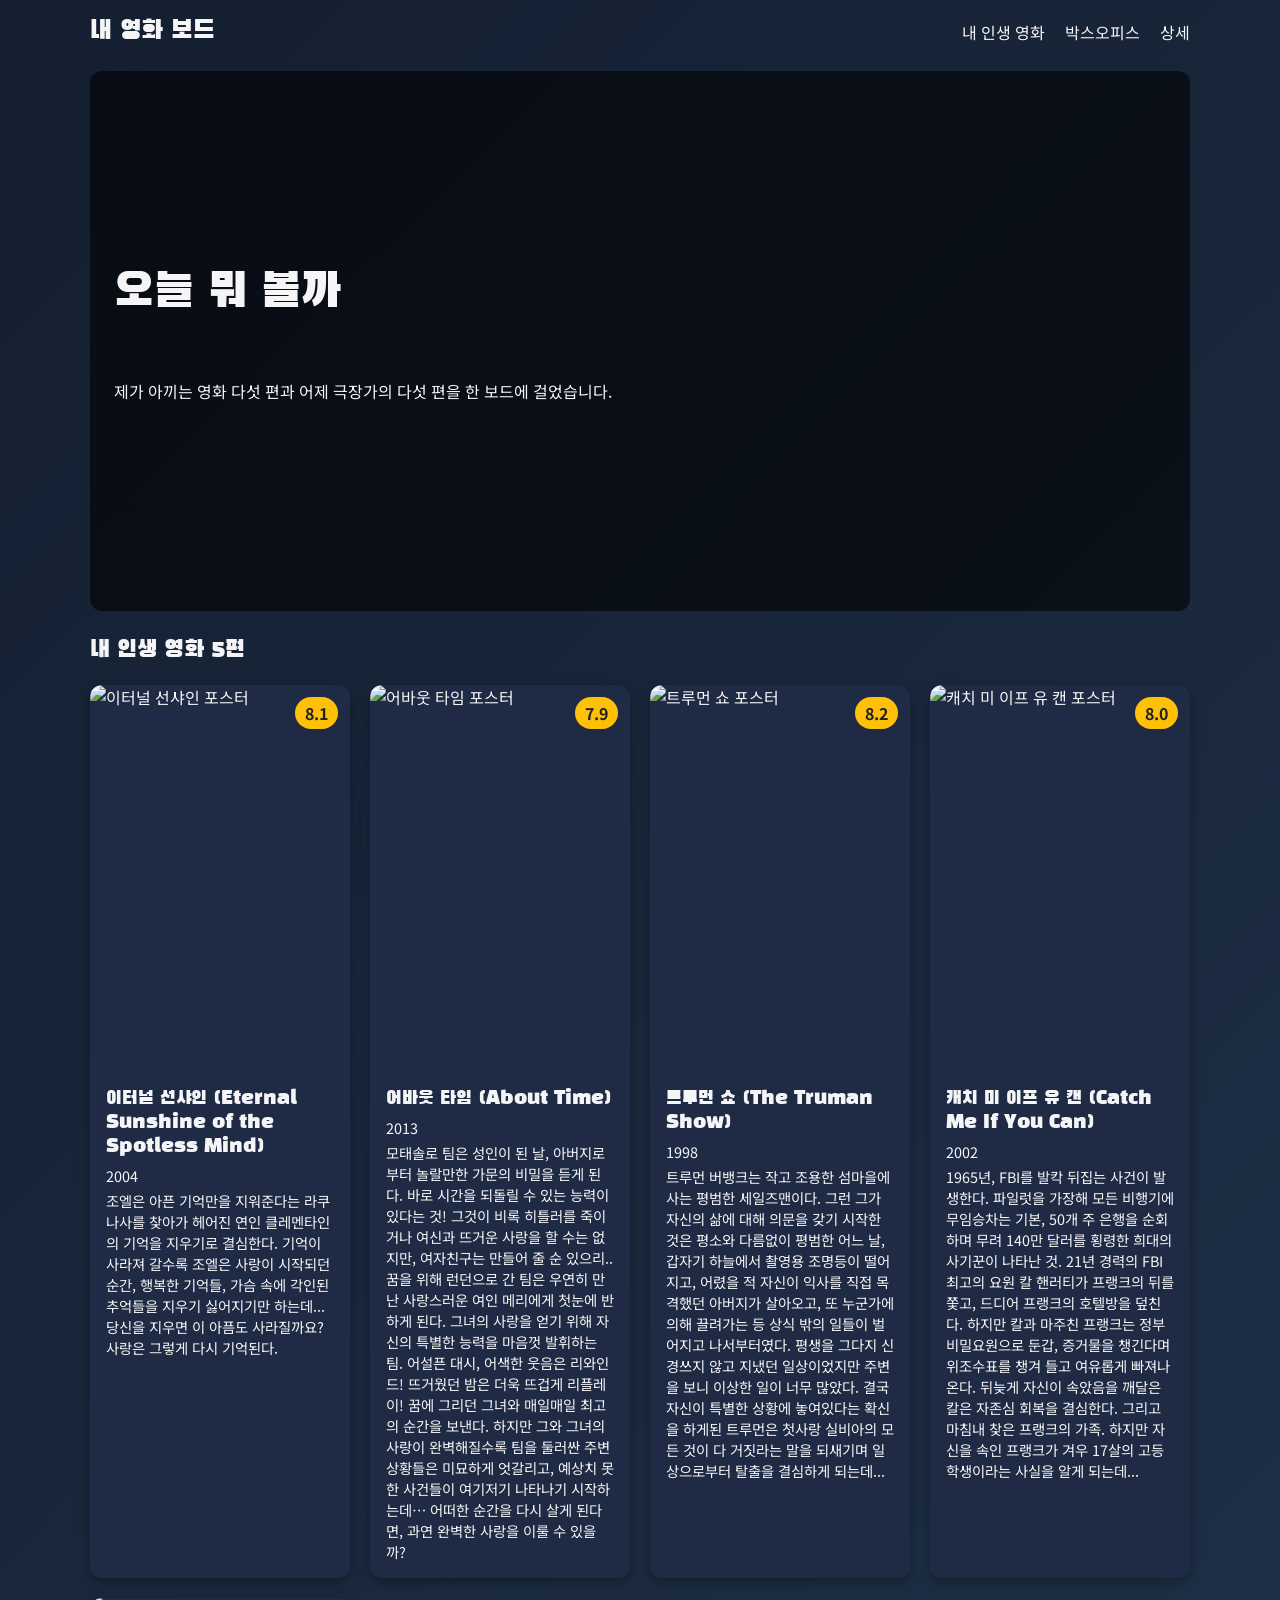
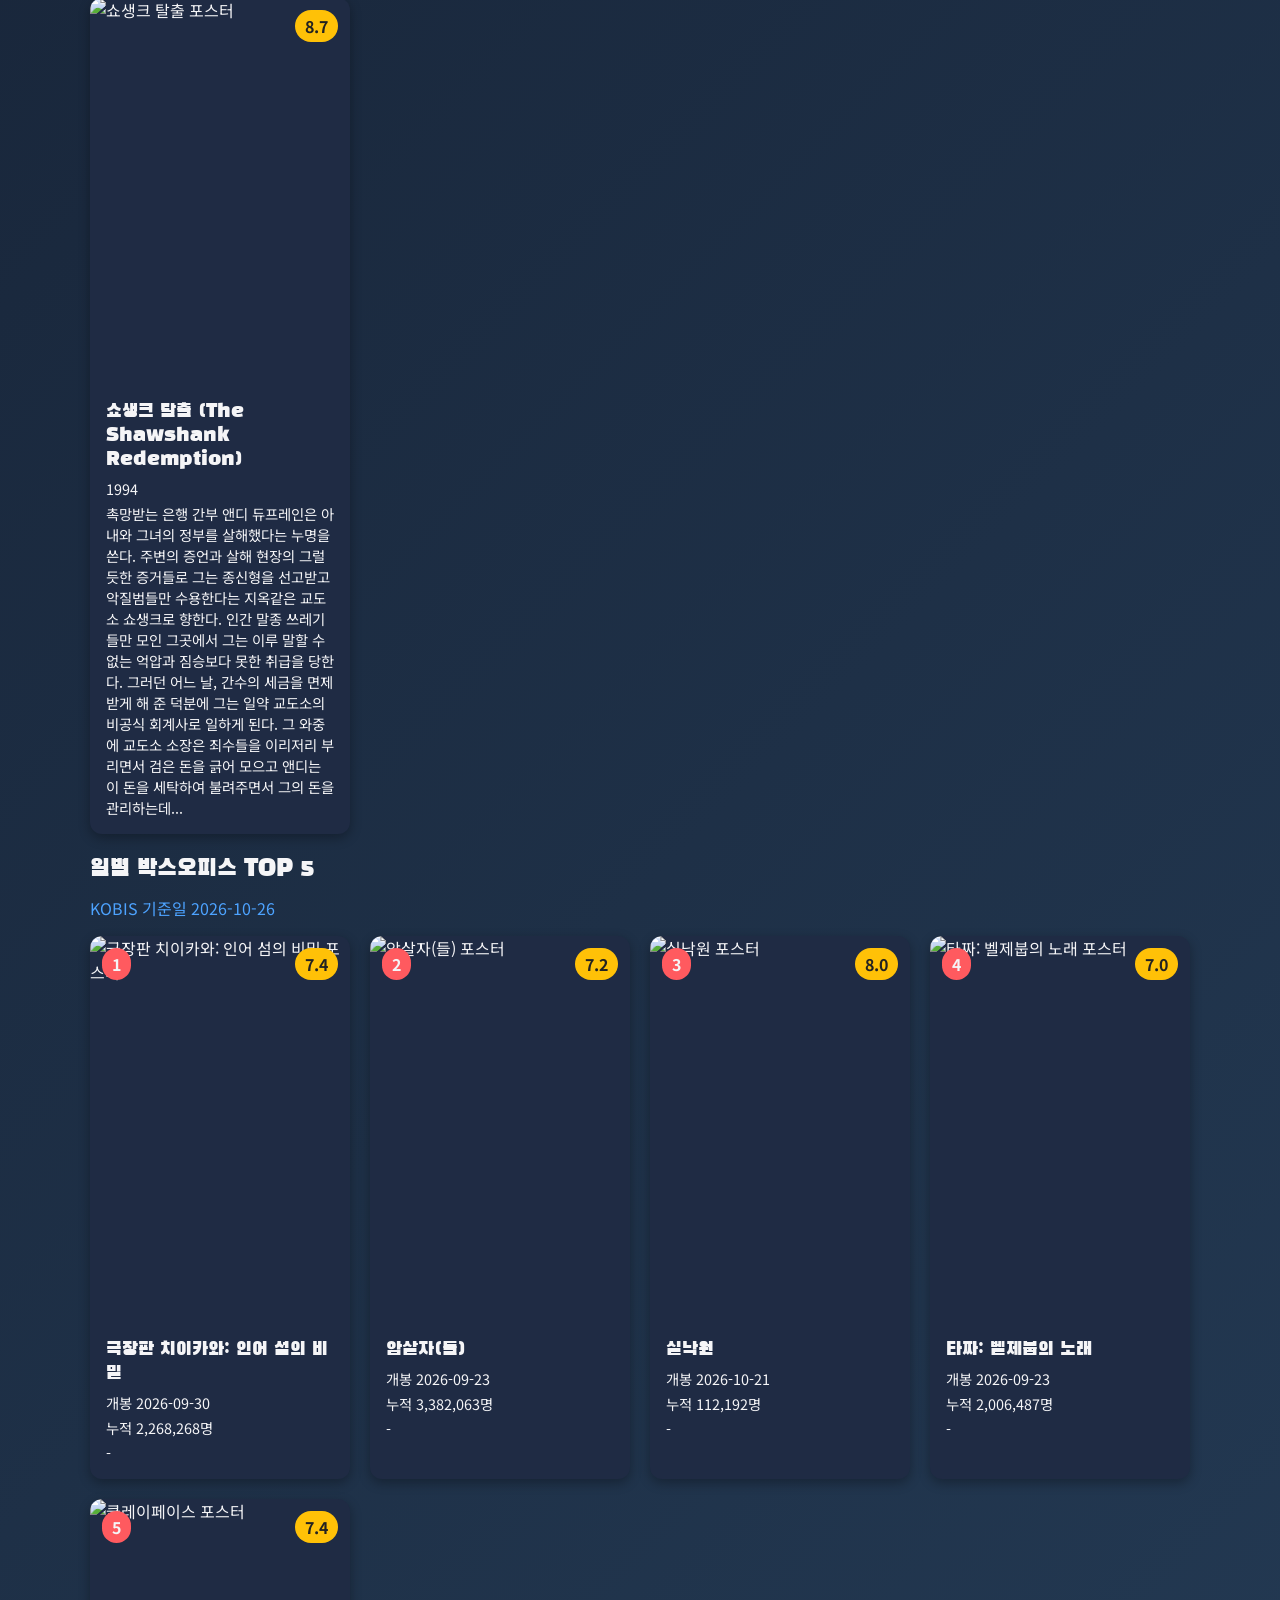
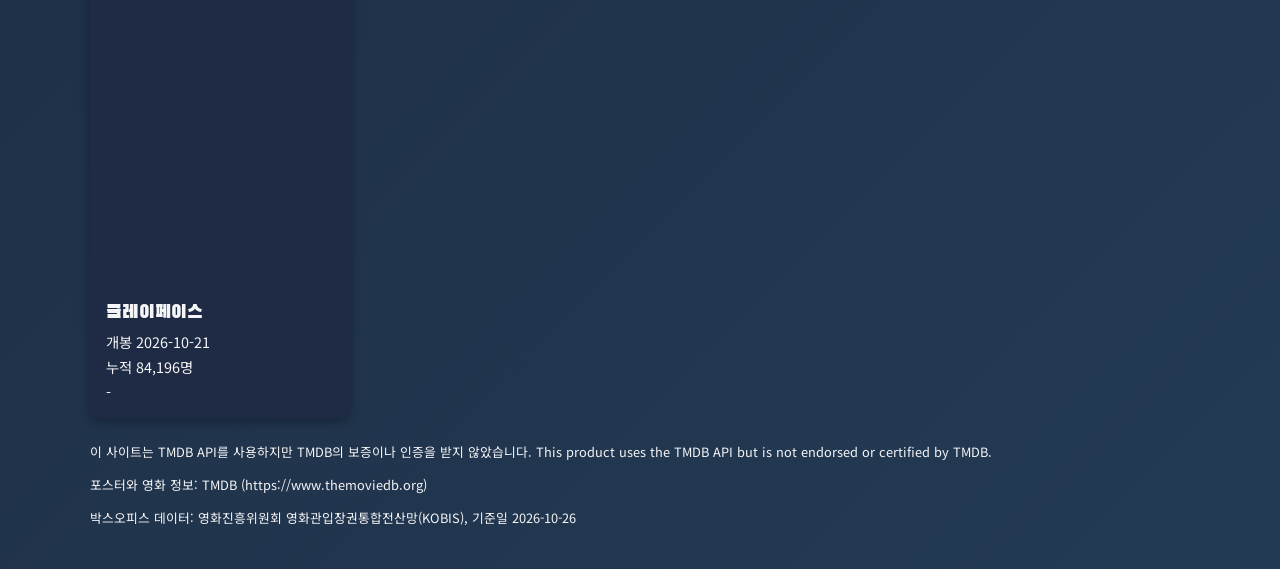
==== index.html @ 3bf810b6 "hw1 반응형" ====
<!DOCTYPE html>
<html lang="ko">
<head>
  <meta charset="UTF-8">
  <meta name="viewport" content="width=device-width, initial-scale=1.0">
  <title>내 영화 보드</title>
  <link rel="preconnect" href="https://fonts.googleapis.com">
  <link rel="preconnect" href="https://fonts.gstatic.com" crossorigin>
  <link href="https://fonts.googleapis.com/css2?family=Black+Han+Sans&family=Noto+Sans+KR:wght@400;700&display=swap" rel="stylesheet">
  <link rel="stylesheet" href="style.css">
</head>
<body>
  <!-- 헤더 -->
  <header class="top">
    <h1>내 영화 보드</h1>
    <nav>
      <ul>
        <li><a href="#mine">내 인생 영화</a></li>
        <li><a href="#boxoffice">박스오피스</a></li>
        <li><a href="detail.html">상세</a></li>
      </ul>
    </nav>
  </header>

  <!-- 히어로 -->
  <section class="hero">
    <h2>오늘 뭐 볼까</h2>
    <p>제가 아끼는 영화 다섯 편과 어제 극장가의 다섯 편을 한 보드에 걸었습니다.</p>
  </section>

  <main>
    <!-- 섹션 1 : 내 인생 영화 5편 -->
    <section id="mine">
      <h2>내 인생 영화 5편</h2>
      <div class="board">
        <article class="card">
           <img class="poster" src="https://image.tmdb.org/t/p/w342/bTxotFLkfgjo3mBFUy5U7Te7yXT.jpg" alt="이터널 선샤인 포스터">
          <span class="badge">8.1</span>
          <div class="info">
            <h3>이터널 선샤인 (Eternal Sunshine of the Spotless Mind)</h3>
            <p class="year">2004</p>
            <p class="overview">조엘은 아픈 기억만을 지워준다는 라쿠나사를 찾아가 헤어진 연인 클레멘타인의 기억을 지우기로 결심한다. 기억이 사라져 갈수록 조엘은 사랑이 시작되던 순간, 행복한 기억들, 가슴 속에 각인된 추억들을 지우기 싫어지기만 하는데... 당신을 지우면 이 아픔도 사라질까요? 사랑은 그렇게 다시 기억된다.</p>
          </div>
        </article>

        <article class="card">
          <img class="poster" src="https://image.tmdb.org/t/p/w342/cLfuuK1Y5FjX1xXDrrEa9ppnKuy.jpg" alt="어바웃 타임 포스터">
          <span class="badge">7.9</span>
          <div class="info">
            <h3>어바웃 타임 (About Time)</h3>   
            <p class="year">2013</p>
            <p class="overview">모태솔로 팀은 성인이 된 날, 아버지로부터 놀랄만한 가문의 비밀을 듣게 된다. 바로 시간을 되돌릴 수 있는 능력이 있다는 것! 그것이 비록 히틀러를 죽이거나 여신과 뜨거운 사랑을 할 수는 없지만, 여자친구는 만들어 줄 순 있으리.. 꿈을 위해 런던으로 간 팀은 우연히 만난 사랑스러운 여인 메리에게 첫눈에 반하게 된다. 그녀의 사랑을 얻기 위해 자신의 특별한 능력을 마음껏 발휘하는 팀. 어설픈 대시, 어색한 웃음은 리와인드! 뜨거웠던 밤은 더욱 뜨겁게 리플레이! 꿈에 그리던 그녀와 매일매일 최고의 순간을 보낸다. 하지만 그와 그녀의 사랑이 완벽해질수록 팀을 둘러싼 주변 상황들은 미묘하게 엇갈리고, 예상치 못한 사건들이 여기저기 나타나기 시작하는데… 어떠한 순간을 다시 살게 된다면, 과연 완벽한 사랑을 이룰 수 있을까?</p>
          </div>
        </article>

        <article class="card">
          <img class="poster" src="https://image.tmdb.org/t/p/w342/67AE7HzTpWexy6wnlUhtxA8Ycny.jpg" alt="트루먼 쇼 포스터">
          <span class="badge">8.2</span>
          <div class="info">
            <h3>트루먼 쇼 (The Truman Show)</h3>
            <p class="year">1998</p>
            <p class="overview">트루먼 버뱅크는 작고 조용한 섬마을에 사는 평범한 세일즈맨이다. 그런 그가 자신의 삶에 대해 의문을 갖기 시작한 것은 평소와 다름없이 평범한 어느 날, 갑자기 하늘에서 촬영용 조명등이 떨어지고, 어렸을 적 자신이 익사를 직접 목격했던 아버지가 살아오고, 또 누군가에 의해 끌려가는 등 상식 밖의 일들이 벌어지고 나서부터였다. 평생을 그다지 신경쓰지 않고 지냈던 일상이었지만 주변을 보니 이상한 일이 너무 많았다. 결국 자신이 특별한 상황에 놓여있다는 확신을 하게된 트루먼은 첫사랑 실비아의 모든 것이 다 거짓라는 말을 되새기며 일상으로부터 탈출을 결심하게 되는데...</p>
          </div>
        </article>

        <article class="card">
          <img class="poster" src="https://image.tmdb.org/t/p/w342/qBQukgbIQp5idtOyWe9GWmegeSn.jpg" alt="캐치 미 이프 유 캔 포스터">
          <span class="badge">8.0</span>
          <div class="info">
            <h3>캐치 미 이프 유 캔 (Catch Me If You Can)</h3>
            <p class="year">2002</p>
            <p class="overview">1965년, FBI를 발칵 뒤집는 사건이 발생한다. 파일럿을 가장해 모든 비행기에 무임승차는 기본, 50개 주 은행을 순회하며 무려 140만 달러를 횡령한 희대의 사기꾼이 나타난 것. 21년 경력의 FBI 최고의 요원 칼 핸러티가 프랭크의 뒤를 쫓고, 드디어 프랭크의 호텔방을 덮친다. 하지만 칼과 마주친 프랭크는 정부 비밀요원으로 둔갑, 증거물을 챙긴다며 위조수표를 챙겨 들고 여유롭게 빠져나온다. 뒤늦게 자신이 속았음을 깨달은 칼은 자존심 회복을 결심한다. 그리고 마침내 찾은 프랭크의 가족. 하지만 자신을 속인 프랭크가 겨우 17살의 고등학생이라는 사실을 알게 되는데...</p>
          </div>
        </article>

        <article class="card">
           <img class="poster" src="https://image.tmdb.org/t/p/w342/oAt6OtpwYCdJI76AVtVKW1eorYx.jpg" alt="쇼생크 탈출 포스터">
          <span class="badge">8.7</span>
          <div class="info">
            <h3>쇼생크 탈출 (The Shawshank Redemption)</h3>
            <p class="year">1994</p>
            <p class="overview">촉망받는 은행 간부 앤디 듀프레인은 아내와 그녀의 정부를 살해했다는 누명을 쓴다. 주변의 증언과 살해 현장의 그럴듯한 증거들로 그는 종신형을 선고받고 악질범들만 수용한다는 지옥같은 교도소 쇼생크로 향한다. 인간 말종 쓰레기들만 모인 그곳에서 그는 이루 말할 수 없는 억압과 짐승보다 못한 취급을 당한다. 그러던 어느 날, 간수의 세금을 면제받게 해 준 덕분에 그는 일약 교도소의 비공식 회계사로 일하게 된다. 그 와중에 교도소 소장은 죄수들을 이리저리 부리면서 검은 돈을 긁어 모으고 앤디는 이 돈을 세탁하여 불려주면서 그의 돈을 관리하는데...</p>
          </div>
        </article>
      </div>
    </section>

       <!-- 섹션 2 : 일별 박스오피스 TOP 5 -->
    <section id="boxoffice">
      <h2>일별 박스오피스 TOP 5</h2>
      <p class="basis">KOBIS 기준일 2026-10-26</p>
      <div class="board">
        <article class="card">
          <img class="poster" src="https://image.tmdb.org/t/p/w342/5TMyytCI5Pfc9c1eNsljiCdiB05.jpg" alt="극장판 치이카와: 인어 섬의 비밀 포스터">
          <span class="rank">1</span>
          <span class="badge">7.4</span>
          <div class="info">
            <h3>극장판 치이카와: 인어 섬의 비밀</h3>
            <p class="year">개봉 2026-09-30</p>
            <p class="audience">누적 2,268,268명</p>
            <p class="change">-</p>
          </div>
        </article>

        <article class="card">
          <img class="poster" src="https://image.tmdb.org/t/p/w342/c55ijsOdntj6P25vDwHLdgsBpmV.jpg" alt="암살자(들) 포스터">
          <span class="rank">2</span>
          <span class="badge">7.2</span>
          <div class="info">
            <h3>암살자(들)</h3>
            <p class="year">개봉 2026-09-23</p>
            <p class="audience">누적 3,382,063명</p>
            <p class="change">-</p>
          </div>
        </article>

        <article class="card">
          <img class="poster" src="https://image.tmdb.org/t/p/w342/wkm9BQLok7U2KihcCspCa663Qse.jpg" alt="실낙원 포스터">
          <span class="rank">3</span>
          <span class="badge">8.0</span>
          <div class="info">
            <h3>실낙원</h3>
            <p class="year">개봉 2026-10-21</p>
            <p class="audience">누적 112,192명</p>
            <p class="change">-</p>
          </div>
        </article>

        <article class="card">
          <img class="poster" src="https://image.tmdb.org/t/p/w342/ueigb5zra1tj6FTK9yhh2P33P9B.jpg" alt="타짜: 벨제붑의 노래 포스터">
          <span class="rank">4</span>
          <span class="badge">7.0</span>
          <div class="info">
            <h3>타짜: 벨제붑의 노래</h3>
            <p class="year">개봉 2026-09-23</p>
            <p class="audience">누적 2,006,487명</p>
            <p class="change">-</p>
          </div>
        </article>

        <article class="card">
          <img class="poster" src="https://image.tmdb.org/t/p/w342/LSGpoSAlitss0KOvVakkeUToZo.jpg" alt="클레이페이스 포스터">
          <span class="rank">5</span>
          <span class="badge">7.4</span>
          <div class="info">
            <h3>클레이페이스</h3>
            <p class="year">개봉 2026-10-21</p>
            <p class="audience">누적 84,196명</p>
            <p class="change">-</p>
          </div>
        </article>
      </div>
    </section>
  </main>

  <!-- 푸터 -->
  <footer>
    <p>이 사이트는 TMDB API를 사용하지만 TMDB의 보증이나 인증을 받지 않았습니다.
      This product uses the TMDB API but is not endorsed or certified by TMDB.</p>
    <p>포스터와 영화 정보: TMDB (https://www.themoviedb.org)</p>
    <p>박스오피스 데이터: 영화진흥위원회 영화관입장권통합전산망(KOBIS), 기준일 2026-10-26</p>
  </footer>
</body>
</html>
---- style.css ----
/* =========================================================
   1. 변수 : 색, 글꼴, 간격은 여기서만 관리
   ========================================================= */
:root {
  --bg: #141e30;
  --bg2: #243b55;
  --surface: #1f2b44;
  --text: #f5f5f7;
  --accent: #4da3ff;
  --warn: #ff5a5f;
  --badge: #ffc107;
  --ink: #222222;
  --glow: rgba(255, 193, 7, 0.6);
  --font-title: "Black Han Sans", sans-serif;
  --font-body: "Noto Sans KR", sans-serif;
  --gap: 20px;
}

/* =========================================================
   2. 기본 : 페이지 배경과 글꼴
   ========================================================= */
body {
  margin: 0;
  padding: 16px;
  min-height: 100vh;
  box-sizing: border-box;
  background: linear-gradient(135deg, var(--bg), var(--bg2));
  color: var(--text);
  font-family: var(--font-body);
}

h1,
h2,
h3 {
  font-family: var(--font-title);
  font-weight: 400;
}

a {
  color: var(--accent);
}

/* =========================================================
   3. 공통 폭 : 본문 1100px 가운데 정렬
   ========================================================= */
main,
.top,
.hero,
footer {
  max-width: 1100px;
  margin: 0 auto 24px;
}

/* =========================================================
   4. 헤더 : 제목 왼쪽, 내비 오른쪽 (교재 7.1절)
   ========================================================= */
.top {
  display: flex;
  justify-content: space-between;
  align-items: center;
}

.top h1 {
  margin: 0;
  font-size: 1.6rem;
}

nav ul {
  display: flex;
  flex-direction: column;
  gap: 8px;
  list-style: none;
  margin: 0;
  padding: 0;
  text-align: right;
}

nav a {
  color: var(--text);
  text-decoration: none;
}

nav a:hover {
  color: var(--accent);
}

/* =========================================================
   5. 히어로 : w1280 배경 + 어두운 오버레이 (교재 6.4절)
   ========================================================= */
.hero {
  background-image: linear-gradient(rgba(0, 0, 0, 0.6), rgba(0, 0, 0, 0.6)),
    url("https://image.tmdb.org/t/p/w1280/jULvvUymAqM18gIDHbMRfKHbCSB.jpg");
  background-size: cover;
  background-position: center;
  min-height: 40vh;
  padding: 24px;
  box-sizing: border-box;
  color: var(--text);
  border-radius: 12px;
  display: flex;
  flex-direction: column;
  justify-content: center;
}

.hero h2 {
  margin-top: 0;
  font-size: 2rem;
}

/* =========================================================
   6. 섹션 제목과 기준일
   ========================================================= */
.basis {
  margin-top: -8px;
  color: var(--accent);
}

/* =========================================================
   7. 보드 격자 : 기본 1열 (교재 7.2절, 열 수는 미디어 쿼리에서)
   ========================================================= */
.board {
  display: grid;
  grid-template-columns: 1fr;
  gap: var(--gap);
}

/* =========================================================
   8. 카드 : 상자, 포스터, 글자, hover (교재 6.6절, 6.8절)
   ========================================================= */
.card {
  position: relative;
  overflow: hidden;
  border-radius: 12px;
  background: var(--surface);
  color: var(--text);
  box-shadow: 0 4px 12px rgba(0, 0, 0, 0.3);
  transition: transform 0.3s, box-shadow 0.3s;
}

.card:hover {
  transform: translateY(-8px);
  box-shadow: 0 12px 32px var(--glow);
}

.poster {
  width: 100%;
  display: block;
  aspect-ratio: 2 / 3;
  object-fit: cover;
}

.info {
  padding: 12px 16px;
}

.info h3 {
  margin: 0 0 6px;
  font-size: 1.2rem;
}

.info p {
  margin: 4px 0;
  font-size: 0.9rem;
}

/* =========================================================
   9. 배지 : 평점(오른쪽 위), 순위(왼쪽 위) (교재 6.5절)
   ========================================================= */
.badge,
.rank {
  position: absolute;
  top: 12px;
  padding: 4px 10px;
  border-radius: 999px;
  font-weight: bold;
}

.badge {
  right: 12px;
  background: var(--badge);
  color: var(--ink);
}

.rank {
  left: 12px;
  background: var(--warn);
  color: var(--text);
}

/* =========================================================
   10. 순위 변동 : 가상 요소로 기호 붙이기 (교재 5.3절)
   ========================================================= */
.change.up::before {
  content: "▲";
}

.change.down::before {
  content: "▼";
}

.change.new::before {
  content: "NEW";
}

.change.up,
.change.new {
  color: var(--warn);
}

.change.down {
  color: var(--accent);
}

/* =========================================================
   11. 대체 표지 : 포스터가 없는 영화
   ========================================================= */
.card.no-poster .poster-fallback {
  aspect-ratio: 2 / 3;
  display: flex;
  align-items: center;
  justify-content: center;
  font-size: 5rem;
  font-family: var(--font-title);
  color: var(--text);
  background: linear-gradient(135deg, var(--accent), var(--surface));
}

/* =========================================================
   12. 상세 페이지 : 배경 오버레이와 2단 격자
   ========================================================= */
.detail-page {
  background-image: linear-gradient(rgba(0, 0, 0, 0.75), rgba(0, 0, 0, 0.75)),
    url("https://image.tmdb.org/t/p/w1280/jULvvUymAqM18gIDHbMRfKHbCSB.jpg");
  background-size: cover;
  background-position: center;
  min-height: 100vh;
}

.detail {
  display: grid;
  grid-template-columns: 1fr;
  gap: var(--gap);
}

.detail img {
  width: 100%;
  display: block;
  border-radius: 12px;
}

.detail dl {
  margin: 0;
}

.detail dt {
  margin-top: 12px;
  color: var(--accent);
  font-weight: bold;
}

.detail dd {
  margin: 4px 0 0;
  line-height: 1.6;
}

/* =========================================================
   13. 푸터 : TMDB 고지와 KOBIS 출처
   ========================================================= */
footer {
  font-size: 0.8rem;
  line-height: 1.6;
}

/* =========================================================
   14. 미디어 쿼리 (교재 7.3절, 모바일 우선, 파일 맨 아래)
   ========================================================= */
/* 600px 이상 : 내비 가로, 보드 2열, 상세 2단 */
@media (min-width: 600px) {
  nav ul {
    flex-direction: row;
    gap: 20px;
  }

  .board {
    grid-template-columns: repeat(2, 1fr);
  }

  .detail {
    grid-template-columns: 1fr 2fr;
  }
}

/* 1024px 이상 : 보드 4열, 히어로 크게 */
@media (min-width: 1024px) {
  .board {
    grid-template-columns: repeat(4, 1fr);
  }

  .hero {
    min-height: 60vh;
  }

  .hero h2 {
    font-size: 3rem;
  }
}
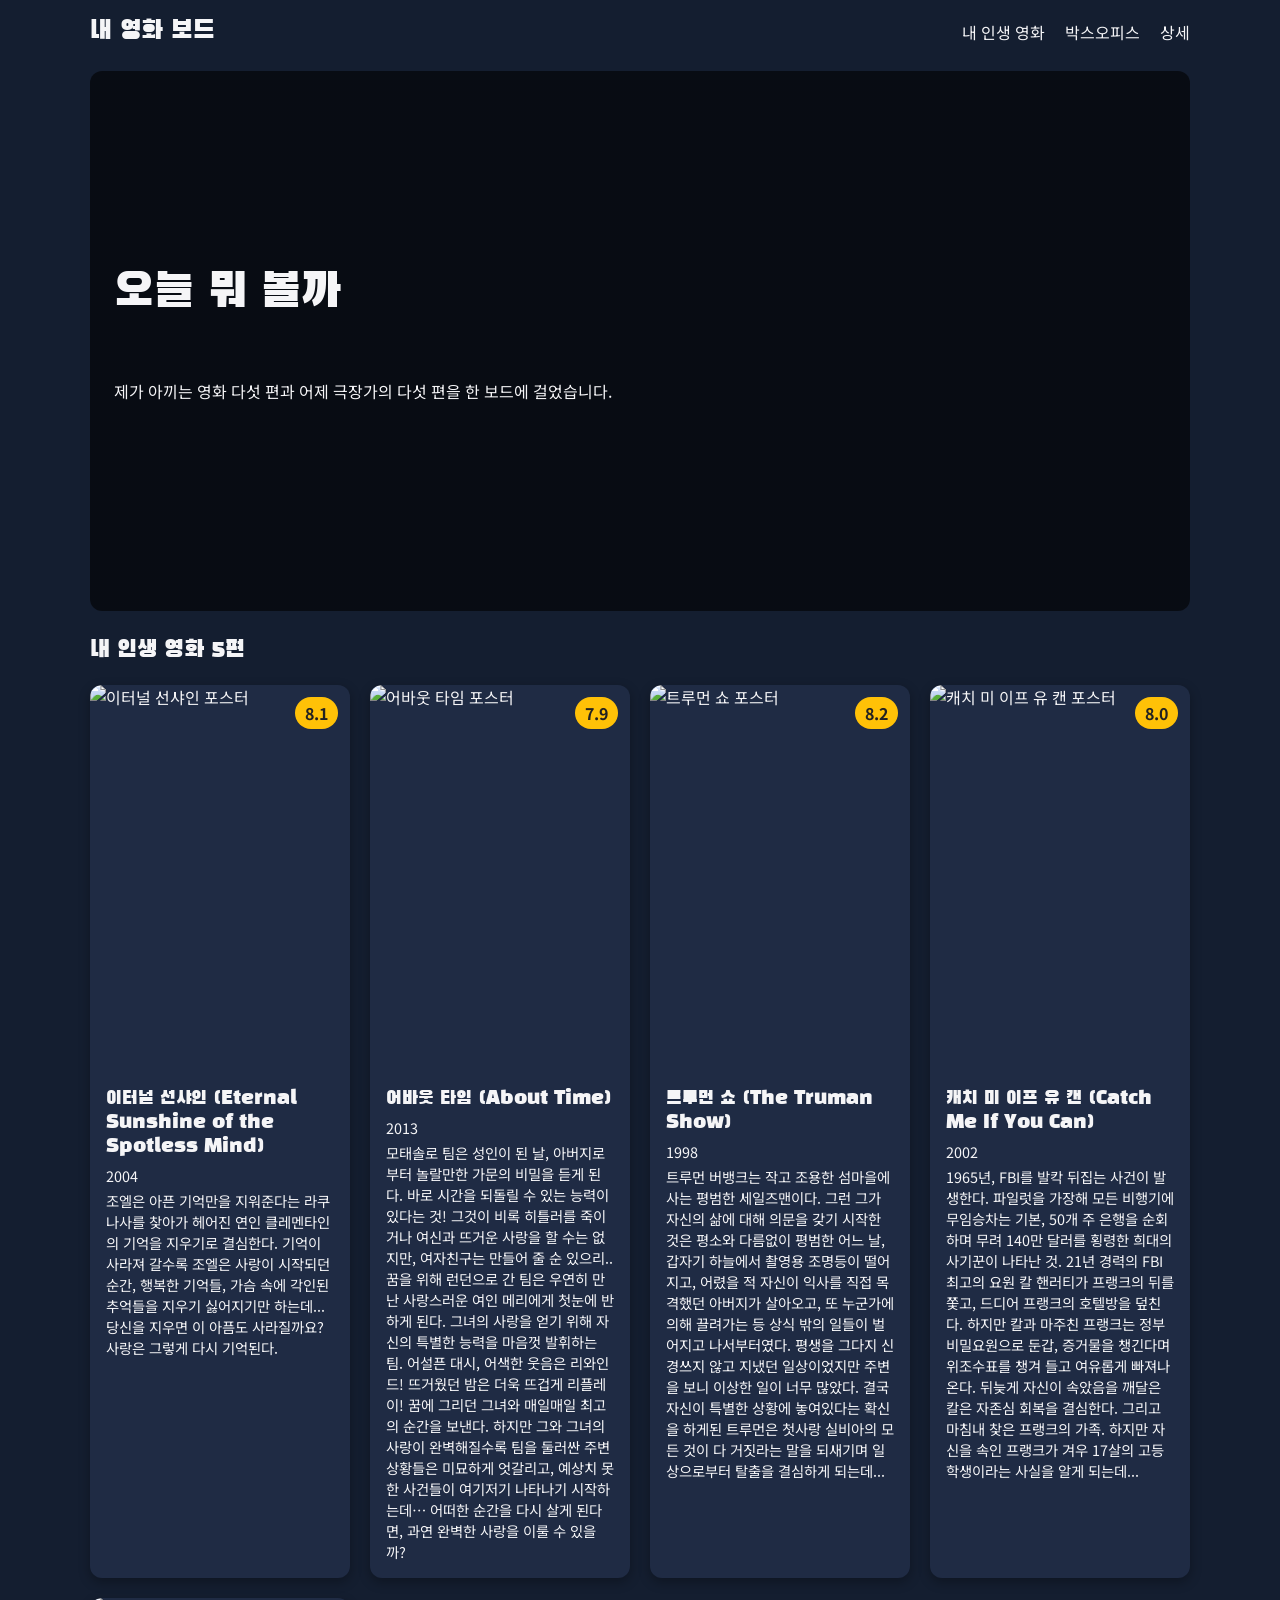
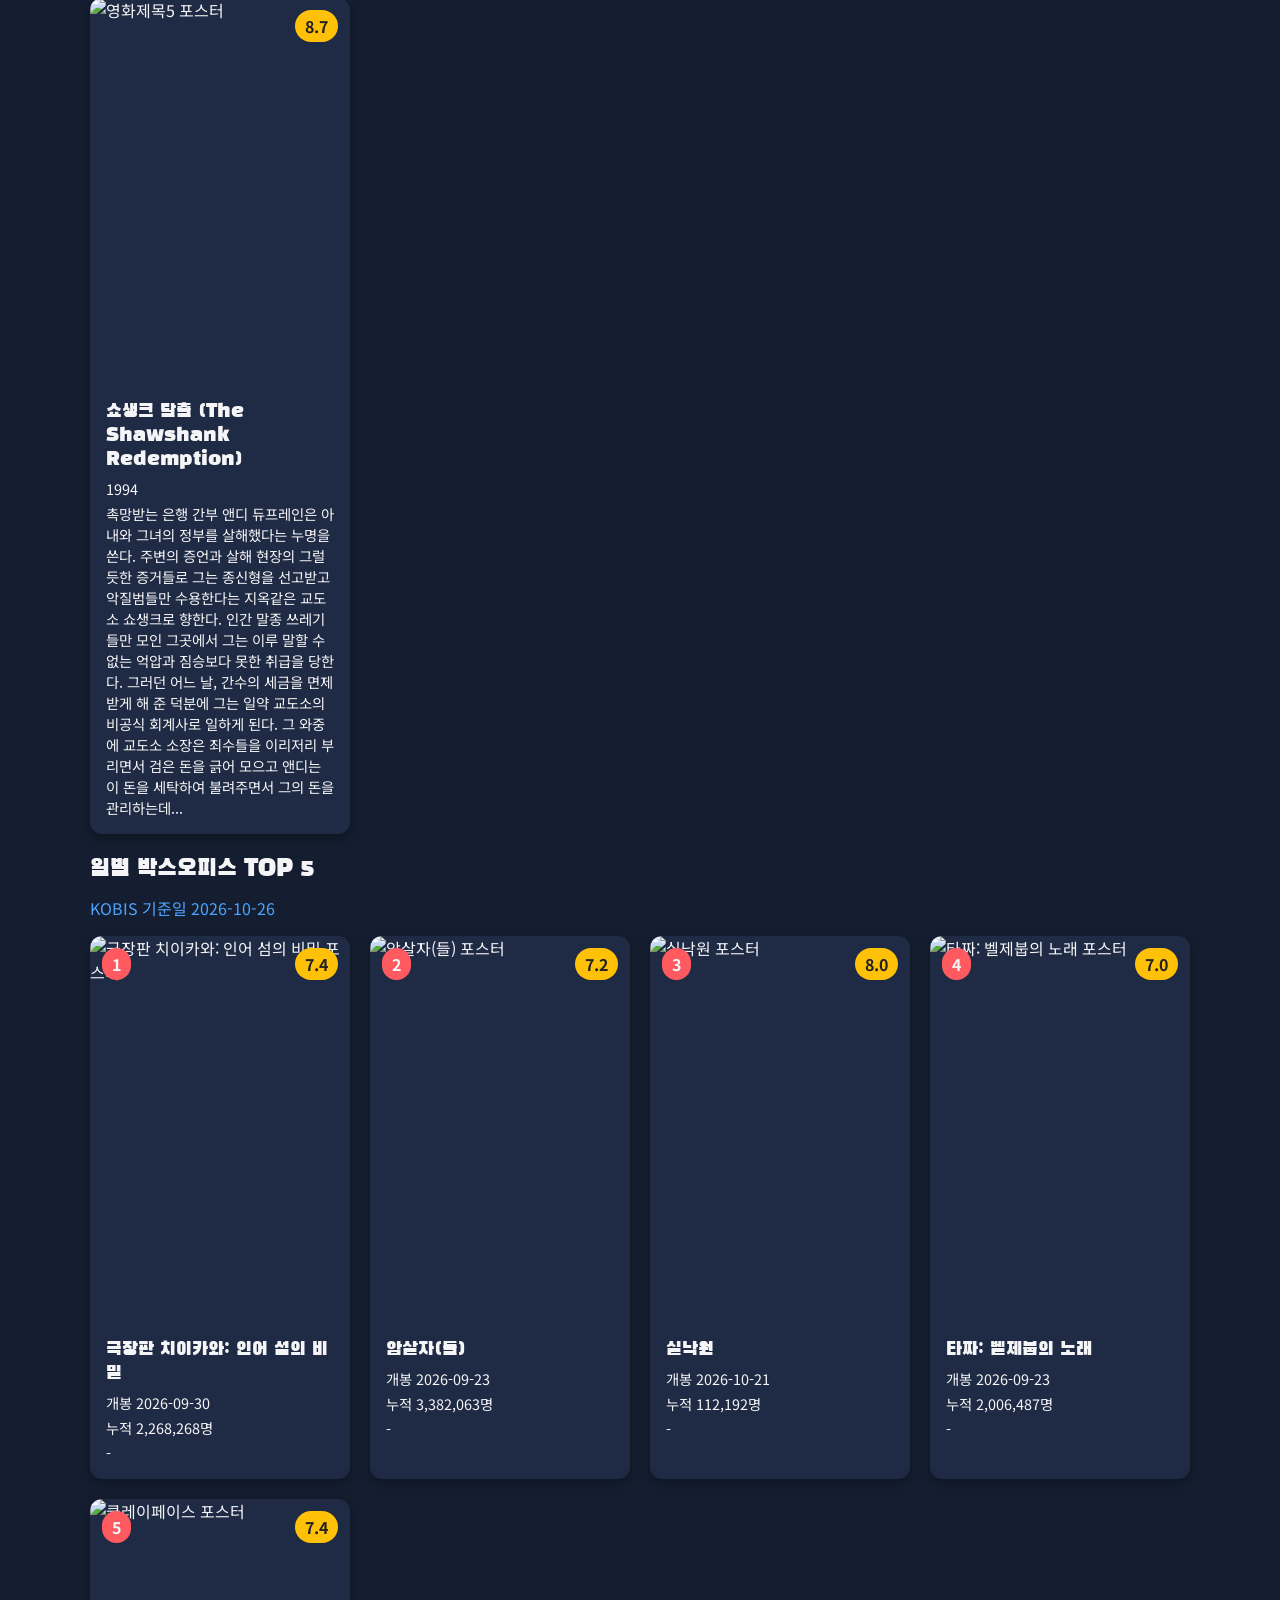
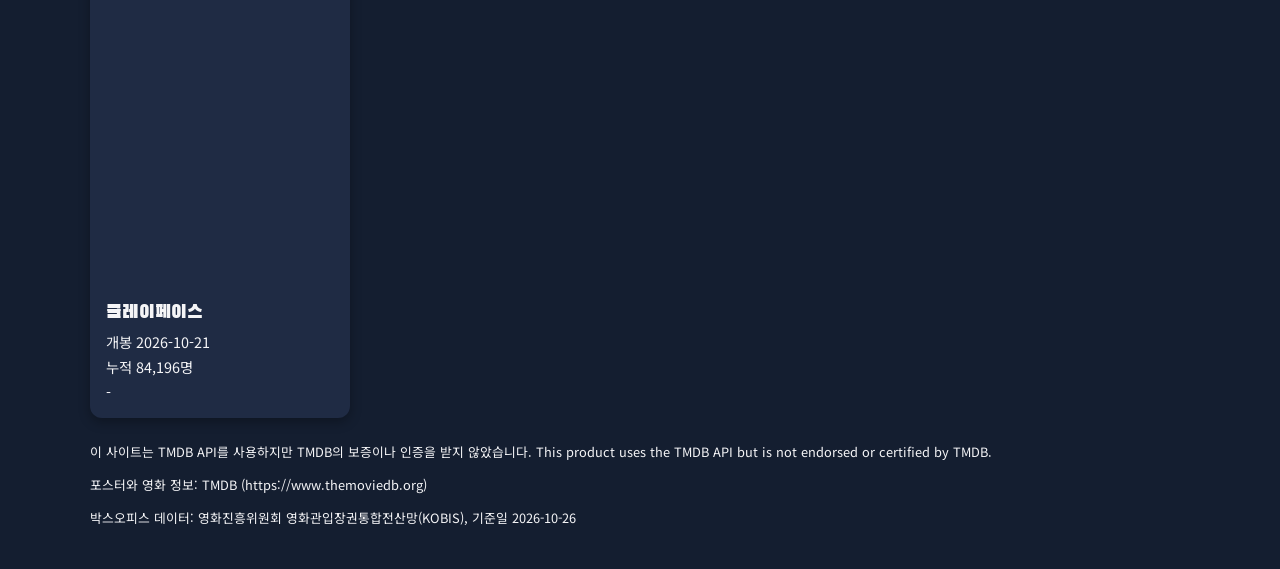
==== commit 8f2701cb: "hw1 제출" ====
--- a/index.html
+++ b/index.html
@@ -74,7 +74,7 @@
         </article>
 
         <article class="card">
-           <img class="poster" src="https://image.tmdb.org/t/p/w342/oAt6OtpwYCdJI76AVtVKW1eorYx.jpg" alt="쇼생크 탈출 포스터">
+          <img class="poster" src="https://image.tmdb.org/t/p/w1280/oAt6OtpwYCdJI76AVtVKW1eorYx.jpg" alt="영화제목5 포스터">
           <span class="badge">8.7</span>
           <div class="info">
             <h3>쇼생크 탈출 (The Shawshank Redemption)</h3>
--- a/style.css
+++ b/style.css
@@ -3,7 +3,6 @@
    ========================================================= */
 :root {
   --bg: #141e30;
-  --bg2: #243b55;
   --surface: #1f2b44;
   --text: #f5f5f7;
   --accent: #4da3ff;
@@ -24,7 +23,7 @@
   padding: 16px;
   min-height: 100vh;
   box-sizing: border-box;
-  background: linear-gradient(135deg, var(--bg), var(--bg2));
+  background: var(--bg);
   color: var(--text);
   font-family: var(--font-body);
 }
